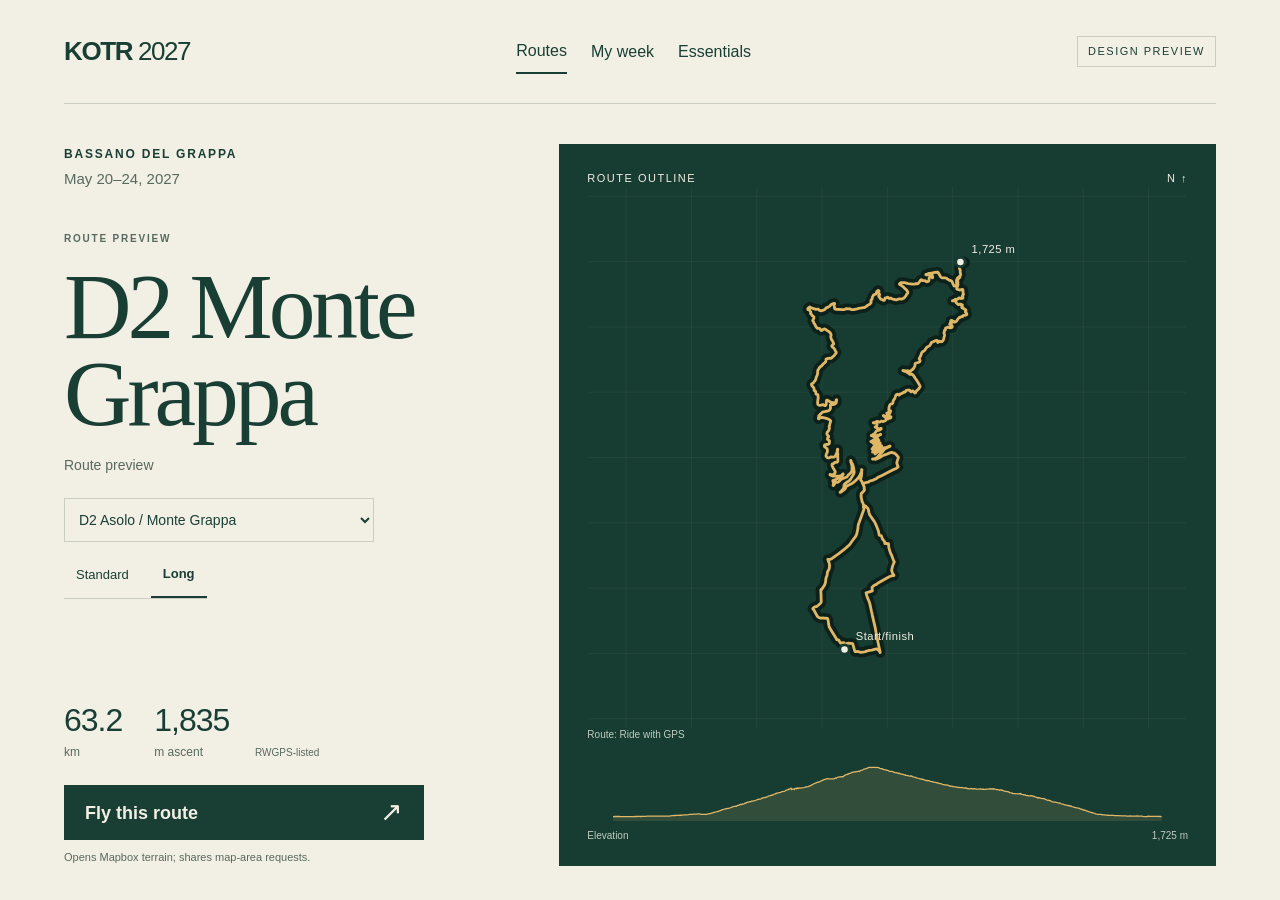
==== prototypes/rider-first/index.html @ 8fc259a2 "fix: stabilize flyover visibility and label rides D0-D3 (kotr27-n00.10) Co-authored-by: Copilot <223" ====
<!doctype html>
<html lang="en">
<head>
  <meta charset="utf-8">
  <meta name="viewport" content="width=device-width, initial-scale=1">
  <meta name="color-scheme" content="light">
  <title>KOTR 2027 · Routes preview</title>
  <link rel="icon" href="data:,">
  <link rel="stylesheet" href="./style.css">
  <script type="module" src="./app.mjs"></script>
</head>
<body>
  <main id="landing">
    <header class="masthead">
      <a class="brand" href="./" aria-label="KOTR 2027 Routes">KOTR <span>2027</span></a>
      <nav aria-label="Preview navigation">
        <button class="nav-active" id="routes-nav" aria-current="page">Routes</button>
        <button data-dialog="week">My week</button>
        <button data-dialog="essentials">Essentials</button>
      </nav>
      <span class="prototype-tag">Design preview</span>
    </header>
    <section class="hero" aria-labelledby="route-title">
      <div class="intro">
        <p class="eyebrow">Bassano del Grappa</p>
        <p class="dates">May 20–24, 2027</p>
        <div class="route-heading">
          <p class="eyebrow">Route preview</p>
          <h1 id="route-title">D2 Monte<br>Grappa</h1>
          <p class="preview-note">Route preview</p>
        </div>
        <div class="route-picker">
          <label class="sr-only" for="landing-route">Route group</label>
          <select id="landing-route" disabled></select>
          <div id="variants" role="group" aria-label="Route variant"></div>
        </div>
        <div class="metrics" aria-label="RWGPS-listed route statistics">
          <div><strong id="distance">—</strong><span>km</span></div>
          <div><strong id="ascent">—</strong><span>m ascent</span></div>
          <small>RWGPS-listed</small>
        </div>
        <div class="entry">
          <button class="primary" id="fly" disabled>Fly this route <span aria-hidden="true">↗</span></button>
          <p>Opens Mapbox terrain; shares map-area requests.</p>
        </div>
      </div>
      <figure class="geography">
        <div class="map-heading"><span>Route outline</span><span aria-label="North is up">N ↑</span></div>
        <svg id="landing-map" class="route-map" viewBox="0 0 640 580" role="img" aria-label="Actual route outline, north up. Not terrain imagery."></svg>
        <figcaption>Route: Ride with GPS</figcaption>
        <svg id="landing-profile" class="mini-profile" viewBox="0 0 640 70" role="img" aria-label="Actual route elevation profile"></svg>
        <div class="map-footer"><span>Elevation</span><span id="peak-label"></span></div>
      </figure>
    </section>
    <p id="load-status" role="status">Loading the cleared route…</p>
  </main>

  <section id="player" aria-label="Route player" hidden>
    <div id="player-surface">
      <svg id="player-map" class="route-map" viewBox="0 0 640 580" role="img" aria-label="Actual route outline with moving preview position. Not a 3D terrain view."></svg>
      <div id="terrain" aria-label="Online satellite terrain"></div>
    </div>
    <header class="player-header">
      <button id="back" class="glass" aria-label="Back to Routes">← <span>Routes</span></button>
      <div class="player-route glass">
        <label for="player-route">Preview route</label>
        <select id="player-route"></select>
      </div>
    </header>
    <div class="player-status glass">
      <span class="status-dot" aria-hidden="true"></span>
      <span id="terrain-status" role="status">Route outline · 2D preview</span>
    </div>
    <div class="player-bottom">
      <section id="profile-panel" class="glass" aria-label="Elevation profile" hidden>
        <div class="profile-heading"><span>Elevation <small>source track</small></span><output id="height"></output></div>
        <svg id="player-profile" viewBox="0 0 640 100" role="img" aria-label="Elevation along the selected route"></svg>
        <label for="seek" class="sr-only">Position along route</label>
        <input id="seek" type="range" min="0" max="1000" value="0">
        <div class="profile-scale"><span>Start</span><output id="position"></output><span>Finish</span></div>
      </section>
      <div class="playbar glass">
        <button id="play" class="primary" aria-label="Play route preview">▶ <span>Play</span></button>
        <span id="progress">0.0 km</span>
        <button id="profile-toggle" aria-expanded="false" aria-controls="profile-panel">Profile <span aria-hidden="true">⌃</span></button>
        <button id="tools-toggle" aria-expanded="false" aria-controls="tools-panel" aria-label="More player options">•••</button>
      </div>
      <section id="tools-panel" class="glass" aria-label="Player options" hidden>
        <p>Illustrative 90-second playback, not a ride-time estimate.</p>
        <label>Camera <select id="camera"><option value="follow">Follow rider</option><option value="overview">Whole route</option></select></label>
        <label class="check"><input id="offline" type="checkbox"> Use 2D only (no terrain requests)</label>
        <button id="restart">Restart preview</button>
      </section>
      <p class="player-credit">Route: Ride with GPS · Design preview <span id="provider-credit" hidden>· <a href="https://www.mapbox.com/about/maps/" target="_blank" rel="noopener">© Mapbox</a> · <a href="https://www.openstreetmap.org/copyright" target="_blank" rel="noopener">© OpenStreetMap</a> · <a href="https://apps.mapbox.com/feedback/" target="_blank" rel="noopener">Improve this map</a></span></p>
    </div>
  </section>

  <dialog id="info-dialog" aria-labelledby="dialog-title">
    <h2 id="dialog-title"></h2>
    <p id="dialog-copy"></p>
    <button id="dialog-close" class="primary">Back to routes</button>
  </dialog>
</body>
</html>
---- prototypes/rider-first/style.css ----
*{box-sizing:border-box}
:root{--stone:#f2efe5;--ink:#193f34;--muted:#58695f;--green:#173c32;--ochre:#dfb767;--line:#c9cec1}
body{margin:0;background:var(--stone);color:var(--ink);font:16px/1.45 -apple-system,BlinkMacSystemFont,"Segoe UI",sans-serif}
[hidden]{display:none!important}
button,select,input{font:inherit}
button,select{cursor:pointer}
button{border:0;background:transparent;color:inherit;min-height:44px;padding:10px 15px}
a{color:inherit}
button:disabled,select:disabled{opacity:.55;cursor:wait}
:focus-visible{outline:3px solid #ad640a;outline-offset:4px}
#player :focus-visible{outline-color:#ffe097}
.sr-only{position:absolute;width:1px;height:1px;padding:0;overflow:hidden;clip-path:inset(50%);white-space:nowrap}
.masthead{height:104px;display:flex;align-items:center;justify-content:space-between;margin:0 5%;border-bottom:1px solid var(--line);gap:20px}
.brand{font-size:26px;letter-spacing:-1.4px;font-weight:850;text-decoration:none}
.brand span{font-weight:400}
nav{display:flex;gap:24px}
nav button{padding:10px 0}
.nav-active{border-bottom:2px solid var(--ink)}
.prototype-tag{font-size:11px;text-transform:uppercase;letter-spacing:1.5px;border:1px solid var(--line);padding:7px 10px}
.hero{display:grid;grid-template-columns:43% 57%;max-width:1600px;margin:auto;padding:40px 5% 34px;height:calc(100svh - 104px);min-height:740px;gap:0}
.intro{display:flex;flex-direction:column;padding:2px 48px 0 0;align-items:flex-start}
.eyebrow{font-size:12px;letter-spacing:1.8px;text-transform:uppercase;margin:0;font-weight:650}
.eyebrow span{font-weight:400;margin-left:12px}
.dates{margin:5px 0 0;font-size:15px;color:var(--muted)}
.route-heading{margin-top:42px}
.route-heading>.eyebrow{color:var(--muted);font-size:10px}
h1{font:400 clamp(58px,7.3vw,110px)/.93 Georgia,"Times New Roman",serif;letter-spacing:-4px;margin:17px 0 18px;overflow-wrap:anywhere}
.long-name h1{font-size:62px;letter-spacing:-2px}
.preview-note{font-size:14px;color:var(--muted);margin:0 0 22px}
.route-picker{width:100%;display:flex;flex-wrap:wrap;gap:12px;align-items:center}
select{max-width:100%;min-width:0;border:1px solid var(--line);border-radius:0;background:transparent;color:inherit;min-height:44px;padding:8px 26px 8px 10px}
#landing-route{width:100%;max-width:310px;font-size:14px}
#variants{display:flex;border-bottom:1px solid var(--line);gap:10px}
#variants button{font-size:13px;padding:6px 12px}
#variants [aria-pressed=true]{border-bottom:2px solid var(--ink);font-weight:700}
#variants .only{padding:10px 0;font-size:13px;color:var(--muted)}
.metrics{display:flex;gap:32px;position:relative;padding:23px 0 24px;margin-top:auto}
.metrics div{display:flex;flex-direction:column}
.metrics strong{font-size:32px;letter-spacing:-1px;font-weight:450;font-variant-numeric:tabular-nums}
.metrics span{font-size:12px;color:var(--muted)}
.metrics small{position:absolute;right:-90px;bottom:25px;font-size:10px;color:var(--muted)}
.entry{width:100%;max-width:360px}
.primary{background:var(--ink);color:var(--stone);font-weight:600;min-height:54px}
#fly{display:flex;justify-content:space-between;align-items:center;width:100%;text-align:left;padding:14px 21px;font-size:18px}
#fly span{font-size:27px;font-weight:300;line-height:1}
.entry p{font-size:11px;color:var(--muted);margin:10px 0 0}
.geography{margin:0;position:relative;background:var(--green);color:var(--stone);display:flex;flex-direction:column;justify-content:center;min-height:0;overflow:hidden}
.geography>.route-map{height:0;flex:1}
.map-heading{display:flex;justify-content:space-between;padding:27px 28px 0;font-size:11px;letter-spacing:1.5px;text-transform:uppercase}
.map-heading b{font-weight:400;color:#b1c2b5;margin-left:20px}
.route-map{display:block;width:100%;min-height:0;flex:1}
.route-map .grid{stroke:#dbe4c8;stroke-width:.6;opacity:.1}
.route-map .track-shadow{fill:none;stroke:#0b211a;stroke-width:11;stroke-linecap:round;stroke-linejoin:round}
.route-map .track{fill:none;stroke:var(--ochre);stroke-width:3;stroke-linecap:round;stroke-linejoin:round}
.route-map text{font:12px -apple-system,BlinkMacSystemFont,"Segoe UI",sans-serif;fill:var(--stone);letter-spacing:.5px}
.route-map .point{fill:var(--stone);stroke:var(--green);stroke-width:3}
figcaption,.map-footer{display:flex;justify-content:space-between;padding:0 28px;font-size:10px;color:#c0ccbf}
.mini-profile{height:60px;width:calc(100% - 56px);margin:18px 28px 0;overflow:visible}
.profile-fill{fill:#dfb76722;stroke:none}
.profile-line{fill:none;stroke:var(--ochre);stroke-width:1.5}
.map-footer{padding:8px 28px 23px}
#load-status{font-size:13px;margin:0 5% 10px}
#load-status:empty{display:none}
#player{position:fixed;inset:0;height:100dvh;background:var(--green);color:var(--stone);isolation:isolate;overflow:hidden}
#player-surface{position:absolute;inset:0}
#player-map{width:100%;height:100%;padding:115px 20px 120px}
#terrain{position:absolute;inset:0}
#terrain:empty{visibility:hidden}
.player-header{position:absolute;top:24px;left:28px;right:28px;display:flex;align-items:start;gap:12px;pointer-events:none}
.player-header>*{pointer-events:auto}
.glass{background:#12352ef2;border:1px solid #68857577;box-shadow:0 6px 30px #081c1920;border-radius:4px}
#back{height:56px;white-space:nowrap}
.player-route{padding:8px 14px;max-width:520px;min-width:0}
.player-route label{display:block;font-size:10px;text-transform:uppercase;letter-spacing:1.4px;color:#b8cbbd}
.player-route select{border:0;padding:0 26px 0 0;min-height:28px;width:100%;font-size:17px}
.player-route select:focus-visible{outline-offset:1px}
select option{background:var(--stone);color:var(--ink)}
.player-status{position:absolute;top:110px;left:28px;max-width:min(500px,calc(100% - 56px));padding:8px 12px;display:flex;align-items:center;gap:9px;font-size:12px}
.status-dot{width:6px;height:6px;flex-shrink:0;border-radius:100%;background:var(--ochre)}
.player-bottom{position:absolute;bottom:10px;left:50%;transform:translateX(-50%);width:min(650px,calc(100% - 48px))}
.playbar{display:flex;align-items:center;gap:10px;padding:8px}
.playbar .primary{background:var(--ochre);color:#152f26;min-width:116px;min-height:48px}
#progress{margin-right:auto;white-space:nowrap;font-size:13px;font-variant-numeric:tabular-nums}
#profile-toggle{white-space:nowrap}
#tools-toggle{letter-spacing:1px}
#profile-panel{padding:15px 20px 10px;margin-bottom:8px}
.profile-heading,.profile-scale{display:flex;justify-content:space-between;font-size:12px}
.profile-heading small{font-size:10px;color:#b8cbbd;margin-left:6px}
#player-profile{width:100%;height:100px;display:block;margin-top:8px}
#seek{display:block;width:100%;margin:0;accent-color:var(--ochre);height:30px}
.profile-scale{font-size:10px;color:#bdcbbf}
#tools-panel{position:absolute;bottom:90px;right:0;width:min(380px,100%);padding:16px;font-size:13px}
#tools-panel p{margin:0 0 12px}
#tools-panel label{display:flex;align-items:center;gap:8px;margin-bottom:8px}
#tools-panel select{flex:1}
#tools-panel input{accent-color:var(--ochre);width:18px;height:18px}
#restart{border:1px solid #688575}
.player-credit{text-align:center;font-size:10px;margin:8px 0 0;color:#d0dace}
.player-credit a{text-underline-offset:2px}
.online #provider-credit{display:none}
.route-rider{width:20px;height:20px;background:#dcae58;border:4px solid white;border-radius:50%;box-shadow:0 0 0 5px #112c2a99}
.route-endpoint{display:block;background:var(--ink);color:white;border:1px solid white;padding:1px 5px;font-size:10px}
/* Keep provider attribution available; own compact credit is also always shown. */
.mapboxgl-ctrl-top-right{top:100px!important;right:16px!important}
.mapboxgl-ctrl-bottom-left,.mapboxgl-ctrl-bottom-right{bottom:9px!important}
.mapboxgl-ctrl button{min-height:0;padding:0}
dialog{color:var(--ink);background:var(--stone);border:0;max-width:min(460px,calc(100% - 40px));padding:32px}
dialog::backdrop{background:#0d2b24bb}
dialog h2{font:36px Georgia,serif;margin:0}
dialog p{margin:18px 0 24px}
@media(min-width:1000px) and (max-height:820px){
  .masthead{height:80px}.hero{padding-top:25px;height:calc(100svh - 80px);min-height:660px}.route-heading{margin-top:24px}h1{font-size:80px}
}
@media(max-width:800px){
  .masthead{margin:0 22px;height:80px;gap:10px}.brand{font-size:21px;white-space:nowrap}.prototype-tag{display:none}nav{gap:17px}nav button{font-size:12px}
  .hero{padding:22px;display:grid;grid-template-columns:1fr;height:auto;min-height:auto;position:relative}
  .intro{padding:0;display:contents}
  .intro>.eyebrow{font-size:10px;letter-spacing:1.1px}.dates{font-size:12px;margin:2px 0 0}
  .route-heading{margin-top:20px}.route-heading>.eyebrow{display:none}
  h1{font-size:53px;letter-spacing:-2px;line-height:1;margin:0 0 6px}h1 br{display:none}h1 br:after{content:" "}
  .preview-note{font-size:11px;margin:0 0 15px}
  .route-picker{gap:8px;flex-wrap:nowrap;justify-content:space-between;margin-bottom:14px}
  #landing-route{width:calc(100% - 153px);font-size:11px;padding-left:6px;padding-right:15px}
  #variants{gap:0;flex-shrink:0}#variants button{font-size:11px;padding:6px 9px}#variants .only{font-size:11px}
  .long-name h1{font-size:36px;letter-spacing:-1px}
  .geography{grid-row:5;min-height:0;height:285px}
  .long-name .geography{height:250px}
  .long-name .geography>.route-map{height:165px}
  .map-heading{padding:13px 15px 0;font-size:9px}.map-heading b{margin-left:10px}
  .geography>.route-map{height:225px;flex:auto;width:100%;padding:0 10px}
  figcaption{font-size:8px;padding:0 15px}
  .mini-profile{height:23px;width:calc(100% - 30px);margin:7px 15px 0}
  .map-footer{font-size:8px;padding:2px 15px 9px}
  .metrics{padding:12px 0 13px;gap:32px;margin:0}.metrics strong{font-size:27px}.metrics span{font-size:10px}.metrics small{right:0;bottom:15px;font-size:9px}
  .entry{max-width:none}.primary{min-height:50px}#fly{font-size:16px;padding:11px 17px}
  .entry p{font-size:10px;margin-top:7px}
  .player-header{top:12px;left:12px;right:12px;gap:8px}#back{padding:10px;height:61px}#back span{display:none}
  .player-route{flex:1;padding:9px 10px}.player-route select{font-size:13px}
  .player-status{top:87px;left:12px;max-width:calc(100% - 24px);font-size:11px}
  #player-map{padding:130px 12px 150px}
  .player-bottom{width:calc(100% - 24px);bottom:10px}
  .online .player-bottom{bottom:50px}
  .playbar{gap:2px;padding:6px}.playbar .primary{min-width:88px;padding:8px;min-height:46px}
  #progress{font-size:11px;margin-left:6px}
  #profile-toggle{font-size:12px;padding:8px}#tools-toggle{padding:8px}
  .player-credit{font-size:8px;line-height:1.6;padding:0 8px}
  #profile-panel{padding:12px}#player-profile{height:80px}
  .mapboxgl-ctrl-top-right{top:135px!important;right:5px!important}
}
@media(prefers-reduced-motion:reduce){*{scroll-behavior:auto!important}}
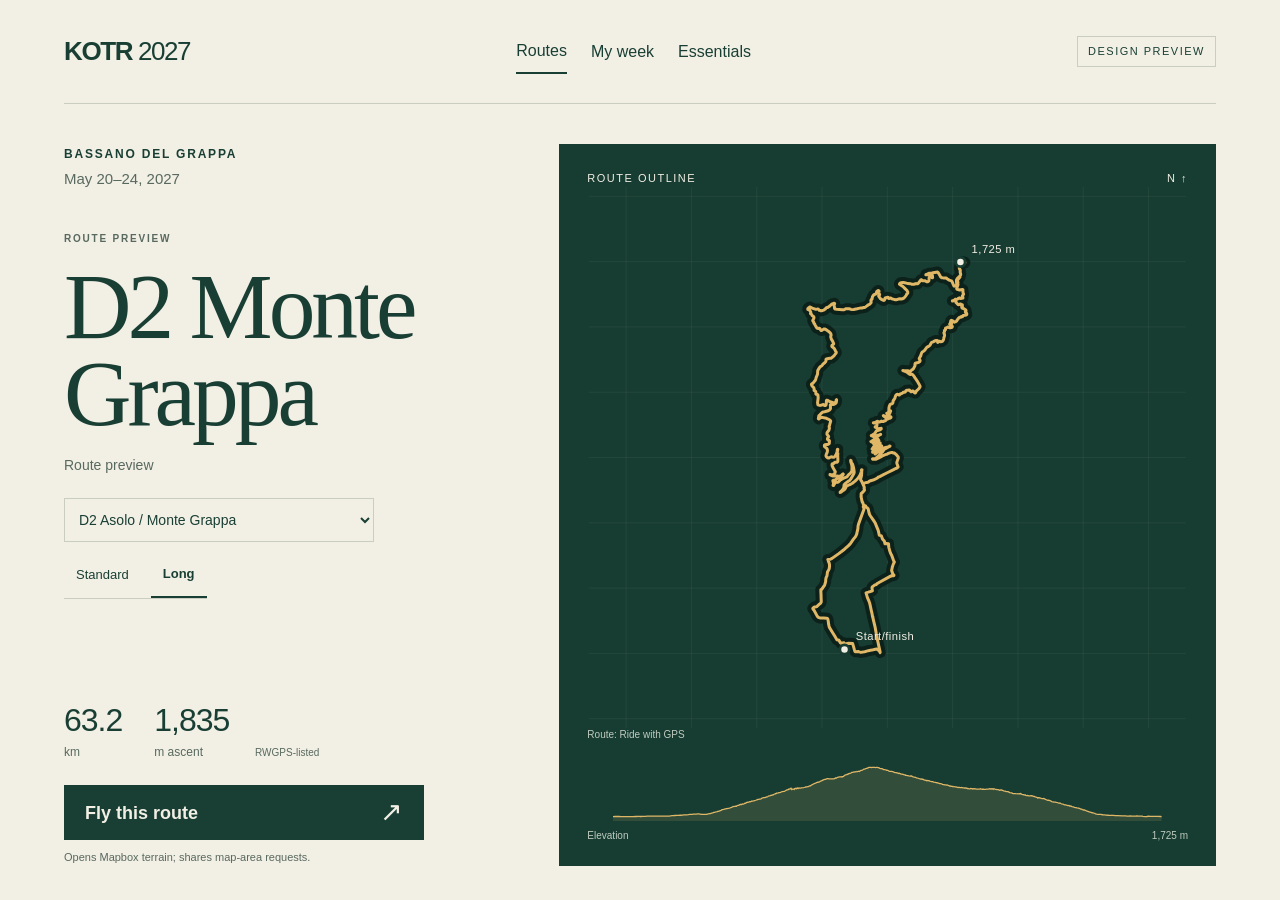
==== commit 058fe680: "Link ride sections and road-ahead insights to map and profile (kotr27-1ry.5) Co-authored-by: Copilot" ====
--- a/prototypes/rider-first/index.html
+++ b/prototypes/rider-first/index.html
@@ -6,6 +6,7 @@
   <meta name="color-scheme" content="light">
   <title>KOTR 2027 · Routes preview</title>
   <link rel="icon" href="data:,">
+  <link rel="alternate" type="application/json" title="Approved route catalog" href="../../assets/route-pack.json">
   <link rel="stylesheet" href="./style.css">
   <script type="module" src="./app.mjs"></script>
 </head>
@@ -63,33 +64,86 @@
     <header class="player-header">
       <button id="back" class="glass" aria-label="Back to Routes">← <span>Routes</span></button>
       <div class="player-route glass">
-        <label for="player-route">Preview route</label>
+        <label for="player-route">Explore the ride</label>
         <select id="player-route"></select>
       </div>
     </header>
     <div class="player-status glass">
       <span class="status-dot" aria-hidden="true"></span>
       <span id="terrain-status" role="status">Route outline · 2D preview</span>
+      <span id="ride-notice" role="status">Paused</span>
     </div>
     <div class="player-bottom">
       <section id="profile-panel" class="glass" aria-label="Elevation profile" hidden>
-        <div class="profile-heading"><span>Elevation <small>source track</small></span><output id="height"></output></div>
-        <svg id="player-profile" viewBox="0 0 640 100" role="img" aria-label="Elevation along the selected route"></svg>
+        <div class="profile-heading"><span>Elevation <small>source track</small></span><output id="height" aria-live="off"></output></div>
+        <svg id="player-profile" viewBox="0 0 640 100" preserveAspectRatio="none" role="slider" tabindex="0" aria-label="Seek on elevation profile" aria-valuemin="0" aria-valuemax="1000" aria-valuenow="0" aria-describedby="profile-help"></svg>
         <label for="seek" class="sr-only">Position along route</label>
         <input id="seek" type="range" min="0" max="1000" value="0">
-        <div class="profile-scale"><span>Start</span><output id="position"></output><span>Finish</span></div>
+        <div class="profile-scale"><span>Start</span><output id="position" aria-live="off"></output><span>Finish</span></div>
+        <p id="profile-help">Tap the profile to seek paused. Arrow keys: 250 m; Page keys: 1 km; Home / End. Experiment seeks start a new trial.</p>
+        <div class="section-actions"><button id="main-climb">Try the main climb</button><button id="profile-close">Close ×</button></div>
+        <div class="section-actions" role="group" aria-label="Route framing">
+          <button data-frame="overview">Overview</button><button data-frame="section">Section</button><button data-frame="follow">Follow</button>
+        </div>
+        <p id="section-detail"></p>
+        <p id="road-transition"></p>
+        <button id="retry-section">Retry selected section</button>
+        <details id="sections"><summary>Survey sections <span id="section-count"></span></summary><ol id="section-list"></ol></details>
+        <p>Algorithmic sections · processed averages from 250 m windows (the final window may be longer), not measured road gradients. Elevation errors can affect gain and grade. No surface, hazards or recovery guarantees.</p>
+        <div class="ride-context"><span id="model-provenance">Example model</span><span id="ride-remaining">ETA unknown · live choices</span></div>
+      </section>
+      <section id="cockpit" class="glass" aria-label="Modeled riding cockpit">
+        <div class="telemetry">
+          <div><strong id="ride-speed">—</strong><small id="speed-provenance">km/h · example model</small></div>
+          <div><strong id="ride-power">—</strong><small id="ride-effort">75% FTP target</small></div>
+          <div><strong id="ride-grade">—</strong><small>processed grade</small></div>
+        </div>
+        <div id="road-card" aria-label="Processed road ahead">
+          <div class="road-line"><span id="road-current"></span><span id="ride-elapsed">Trial 0:00:00</span></div>
+          <div class="road-line"><span id="road-ahead"></span><span id="progress">0.0 km</span></div>
+        </div>
+        <div class="ride-actions">
+          <div class="gears" role="group" aria-label="Gearing changes cadence, not speed">
+            <button id="gear-easier" aria-label="Easier gear">− Easier</button>
+            <span><b id="ride-gear">34×28</b> <span id="ride-cadence">— rpm</span></span>
+            <button id="gear-harder" aria-label="Harder gear">Harder +</button>
+          </div>
+          <div class="efforts" role="group" aria-label="Target effort">
+            <button data-effort="0.6" aria-pressed="false">Easy <small>60%</small></button>
+            <button data-effort="0.75" aria-pressed="true">Steady <small>75%</small></button>
+            <button data-effort="0.9" aria-pressed="false">Hard <small>90%</small></button>
+            <button id="coast" aria-pressed="false">Coast <small>0 W</small></button>
+          </div>
+        </div>
       </section>
       <div class="playbar glass">
         <button id="play" class="primary" aria-label="Play route preview">▶ <span>Play</span></button>
-        <span id="progress">0.0 km</span>
+        <label class="playback-rate">Ride time<select id="playback-rate" aria-label="Playback rate, not riding speed"><option value="1">1×</option><option value="4">4×</option><option value="16" selected>16×</option><option value="60">60×</option></select></label>
         <button id="profile-toggle" aria-expanded="false" aria-controls="profile-panel">Profile <span aria-hidden="true">⌃</span></button>
-        <button id="tools-toggle" aria-expanded="false" aria-controls="tools-panel" aria-label="More player options">•••</button>
+        <button id="tools-toggle" aria-expanded="false" aria-controls="tools-panel" aria-label="Rider setup and player options">Setup</button>
       </div>
       <section id="tools-panel" class="glass" aria-label="Player options" hidden>
-        <p>Illustrative 90-second playback, not a ride-time estimate.</p>
-        <label>Camera <select id="camera"><option value="follow">Follow rider</option><option value="overview">Whole route</option></select></label>
+        <div class="sheet-heading"><h2>Ride setup</h2><button id="tools-close" aria-label="Close ride setup">Close ×</button></div>
+        <label>Mode <select id="ride-mode"><option value="experiment">Experiment · live choices</option><option value="explore">Explore · steady 75%</option></select></label>
+        <p>Experiment: seek starts a new trial here, with elapsed/work reset. Restart returns to its origin. Explore: seek shows steady arrival time. Changes pause.</p>
+        <label>Camera <select id="camera" disabled><option value="follow">Follow rider</option><option value="overview">Whole route</option><option value="section">Selected section</option></select></label>
+        <p>2D Follow shows the route overview with the current rider. Section highlights use the selected route geometry.</p>
         <label class="check"><input id="offline" type="checkbox"> Use 2D only (no terrain requests)</label>
-        <button id="restart">Restart preview</button>
+        <button id="restart">Restart trial</button>
+        <fieldset><legend>Rider · optional, never auto-saved</legend>
+          <p>Blank fields use the example. Invalid entries disable estimates, not the route.</p>
+          <label for="rider-mass">Rider mass · kg</label><input id="rider-mass" type="text" inputmode="decimal" placeholder="Example: 75" autocomplete="off">
+          <label for="rider-ftp">FTP · W</label><input id="rider-ftp" type="text" inputmode="decimal" placeholder="Example: 220" autocomplete="off">
+          <label for="rider-bike">Bike + kit · kg</label><input id="rider-bike" type="text" inputmode="decimal" placeholder="Example: 12" autocomplete="off">
+          <button id="rider-reset">Use example rider</button>
+          <p id="rider-errors" role="status"></p>
+        </fieldset>
+        <p id="rider-assumptions"></p>
+        <details><summary>What this model means</summary>
+          <p>Estimates, not sensors or pacing advice. Quasi-steady: no momentum, acceleration or fatigue. Coast on an uphill stops immediately in this approximation; choose an effort to resume.</p>
+          <p id="drivetrain-assumptions"></p>
+          <p id="physics-assumptions"></p>
+        </details>
       </section>
       <p class="player-credit">Route: Ride with GPS · Design preview <span id="provider-credit" hidden>· <a href="https://www.mapbox.com/about/maps/" target="_blank" rel="noopener">© Mapbox</a> · <a href="https://www.openstreetmap.org/copyright" target="_blank" rel="noopener">© OpenStreetMap</a> · <a href="https://apps.mapbox.com/feedback/" target="_blank" rel="noopener">Improve this map</a></span></p>
     </div>
--- a/prototypes/rider-first/style.css
+++ b/prototypes/rider-first/style.css
@@ -1,6 +1,6 @@
 *{box-sizing:border-box}
 :root{--stone:#f2efe5;--ink:#193f34;--muted:#58695f;--green:#173c32;--ochre:#dfb767;--line:#c9cec1}
-body{margin:0;background:var(--stone);color:var(--ink);font:16px/1.45 -apple-system,BlinkMacSystemFont,"Segoe UI",sans-serif}
+body{margin:0;background:var(--stone);color:var(--ink);font:1rem/1.45 -apple-system,BlinkMacSystemFont,"Segoe UI",sans-serif}
 [hidden]{display:none!important}
 button,select,input{font:inherit}
 button,select{cursor:pointer}
@@ -14,7 +14,12 @@
 .brand{font-size:26px;letter-spacing:-1.4px;font-weight:850;text-decoration:none}
 .brand span{font-weight:400}
 nav{display:flex;gap:24px}
-nav button{padding:10px 0}
+nav button,nav a{padding:10px 0}
+nav a{text-decoration:none;min-height:44px}
+#home-tools{margin:20px 5%;font-size:14px}
+#home-tools summary{cursor:pointer;padding:12px 0}
+#home-tools button{border:1px solid var(--line);margin:4px}
+#home-tools label{display:block}
 .nav-active{border-bottom:2px solid var(--ink)}
 .prototype-tag{font-size:11px;text-transform:uppercase;letter-spacing:1.5px;border:1px solid var(--line);padding:7px 10px}
 .hero{display:grid;grid-template-columns:43% 57%;max-width:1600px;margin:auto;padding:40px 5% 34px;height:calc(100svh - 104px);min-height:740px;gap:0}
@@ -58,6 +63,11 @@
 .mini-profile{height:60px;width:calc(100% - 56px);margin:18px 28px 0;overflow:visible}
 .profile-fill{fill:#dfb76722;stroke:none}
 .profile-line{fill:none;stroke:var(--ochre);stroke-width:1.5}
+.profile-range{fill:#ffe09733;stroke:#ffe097;stroke-width:1}
+.route-map .section-track{fill:none;stroke:#ffe097;stroke-width:7;stroke-linecap:round;stroke-linejoin:round}
+.route-map path{vector-effect:non-scaling-stroke}
+.route-map .grid{vector-effect:non-scaling-stroke}
+#player-map[data-framing=section] text,#player-map[data-framing=section] .point{display:none}
 .map-footer{padding:8px 28px 23px}
 #load-status{font-size:13px;margin:0 5% 10px}
 #load-status:empty{display:none}
@@ -112,7 +122,7 @@
   .masthead{height:80px}.hero{padding-top:25px;height:calc(100svh - 80px);min-height:660px}.route-heading{margin-top:24px}h1{font-size:80px}
 }
 @media(max-width:800px){
-  .masthead{margin:0 22px;height:80px;gap:10px}.brand{font-size:21px;white-space:nowrap}.prototype-tag{display:none}nav{gap:17px}nav button{font-size:12px}
+  .masthead{margin:0 22px;height:80px;gap:10px}.brand{font-size:21px;white-space:nowrap}.prototype-tag{display:none}nav{gap:17px}nav button,nav a{font-size:12px}
   .hero{padding:22px;display:grid;grid-template-columns:1fr;height:auto;min-height:auto;position:relative}
   .intro{padding:0;display:contents}
   .intro>.eyebrow{font-size:10px;letter-spacing:1.1px}.dates{font-size:12px;margin:2px 0 0}
@@ -148,3 +158,102 @@
   .mapboxgl-ctrl-top-right{top:135px!important;right:5px!important}
 }
 @media(prefers-reduced-motion:reduce){*{scroll-behavior:auto!important}}
+
+/* A riding cockpit, not a second dashboard. Only the map owns the background;
+   the header and closed cockpit stay in flow even at enlarged text sizes. */
+#player{display:flex;flex-direction:column;overflow-y:auto}
+.player-header{position:relative;inset:auto;margin:16px 24px 0;flex-shrink:0}
+.player-route select{min-height:44px;font-size:1.0625rem}
+.player-route label{font-size:.625rem}
+.player-status{position:relative;inset:auto;margin:8px 24px 0;align-self:flex-start;display:grid;grid-template-columns:6px 1fr;gap:2px 9px;flex-shrink:0;max-width:calc(100% - 48px)}
+.player-status .status-dot{grid-row:1/3;align-self:center}
+#ride-notice{grid-column:2;font-size:.75rem;overflow-wrap:anywhere}
+#return-rider{grid-column:2;justify-self:start}
+.player-status:has(#return-rider:not([hidden])){grid-template-columns:6px minmax(0,1fr) auto}
+.player-status #return-rider{grid-column:3;grid-row:1/3;width:80px;padding:4px;font-size:.7rem;align-self:center}
+.player-bottom{position:relative;inset:auto;transform:none;align-self:center;margin: auto 0 12px;flex-shrink:0;width:min(720px,calc(100% - 48px))}
+#cockpit{padding:8px 12px 0;border-radius:4px 4px 0 0}
+.telemetry{display:grid;grid-template-columns:repeat(3,minmax(0,1fr));text-align:center;gap:8px;font-variant-numeric:tabular-nums}
+.telemetry strong{display:block;font-size:1.55rem;font-weight:550;line-height:1.2}
+.telemetry small{display:block;font-size:.7rem;color:#c7d4ca}
+.ride-context{display:flex;justify-content:space-between;gap:8px;font-size:.7rem;color:#d0dace;margin-top:3px;flex-wrap:wrap}
+#progress{margin:0;font-size:inherit}
+.ride-actions{display:grid;grid-template-columns:1fr 1fr;align-items:center;gap:10px}
+.gears{display:grid;grid-template-columns:1fr 1.4fr 1fr;align-items:center;gap:4px;font-size:.75rem}
+.gears>span{text-align:center}
+.gears>span,.gears button{min-width:0;overflow-wrap:anywhere}
+.gears button{padding:6px;min-width:64px}
+.efforts{display:flex;gap:3px}
+.efforts button{flex:1;padding:4px;font-size:.8rem;min-height:44px;border-bottom:2px solid transparent}
+.efforts small{display:block;font-size:.65rem}
+.efforts [aria-pressed=true]{color:#ffe097;background:#dfb76719;border-bottom-color:var(--ochre)}
+.playbar{justify-content:space-between;border-radius:0 0 4px 4px;flex-wrap:wrap}
+.playback-rate{display:flex;align-items:center;gap:5px;font-size:.7rem}
+.playback-rate select{min-width:62px;padding:8px}
+#tools-toggle{letter-spacing:0}
+#profile-panel{position:absolute;bottom:var(--playbar-clearance,88px);width:100%;margin:0;max-height:min(40dvh,var(--sheet-max-height,40dvh));overflow-y:auto;background:#12352e;z-index:2}
+#profile-panel{font-size:.8rem;overscroll-behavior:contain}
+#profile-panel p{margin:8px 0}
+#profile-panel button{border:1px solid #688575}
+#profile-panel summary{cursor:pointer;min-height:44px;padding:12px 0}
+#player-profile{cursor:crosshair;touch-action:pan-y}
+.section-actions{display:flex;flex-wrap:wrap;gap:6px;margin:8px 0}
+#section-list{list-style:none;padding:0;margin:0}
+#section-list button{display:block;width:100%;text-align:left;margin:4px 0}
+#section-list small{display:block}
+#section-list [aria-pressed=true]{border-color:#ffe097;background:#dfb76719}
+#road-card{font-size:.7rem;line-height:1.45;color:#d0dace;margin-top:3px}
+#road-current{color:#ffe097}
+.road-line{display:flex;justify-content:space-between;gap:8px}
+.road-line #ride-elapsed,.road-line #progress{flex-shrink:0}
+#seek{height:44px}
+#tools-panel{bottom:var(--playbar-clearance,88px);max-height:var(--sheet-max-height,calc(100dvh - 220px));overflow-y:auto;overscroll-behavior:contain;font-size:.85rem;z-index:2;background:#12352e}
+.sheet-heading{display:flex;justify-content:space-between;align-items:center;gap:8px;position:sticky;top:-16px;background:#12352e;z-index:1}
+.sheet-heading h2{font-size:1.1rem;margin:0}
+#tools-panel label{flex-wrap:wrap;min-height:44px}
+#tools-panel select{max-width:100%;min-width:0}
+#tools-panel fieldset{margin:16px 0;padding:12px;min-width:0;border:1px solid #688575}
+#tools-panel fieldset input{display:block;width:100%;height:44px;min-width:0;padding:8px;color:var(--ink);background:var(--stone);border:1px solid #688575}
+#tools-panel fieldset label{margin:8px 0 0}
+#tools-panel input[aria-invalid=true]{border:2px solid #ad640a}
+#rider-errors{color:#ffe097;overflow-wrap:anywhere}
+#rider-errors:empty{display:none}
+#tools-panel summary{cursor:pointer;min-height:44px;padding:10px 0}
+#tools-panel button{border:1px solid #688575}
+#tools-panel .check input{min-width:20px;min-height:20px}
+#player button{min-width:44px}
+#player .mapboxgl-ctrl-group button{width:44px;height:44px;min-height:44px}
+#player .mapboxgl-ctrl-top-right{top:var(--terrain-controls-top,160px)!important}
+@media(max-width:800px){
+  .player-header{margin:8px 12px 0}
+  .player-route{padding:2px 8px}
+  .player-route label{position:absolute;width:1px;height:1px;overflow:hidden;clip-path:inset(50%);white-space:nowrap}
+  .player-route select{font-size:.8125rem}
+  #back{height:50px;min-width:44px}
+  .player-status{margin:6px 12px 0;max-width:calc(100% - 24px);font-size:.65rem;padding:5px 8px}
+  #ride-notice{font-size:.7rem}
+  .player-bottom,.online .player-bottom{bottom:auto;width:calc(100% - 24px);margin-bottom:8px}
+  .online .player-bottom{margin-bottom:22px}
+  #cockpit{padding:2px 8px 0}
+  .ride-actions{display:flex;flex-direction:column;gap:0;align-items:stretch}
+  .telemetry strong{font-size:1.35rem}
+  .telemetry small{font-size:.65rem}
+  .ride-context{font-size:.65rem}
+  #road-card{font-size:.65rem}
+  .gears{font-size:.75rem}
+  .gears button{padding:4px 8px}
+  .efforts button{font-size:.75rem}
+  .playbar{gap:4px}
+  .playbar .primary{min-width:76px}
+  .playback-rate{gap:4px;line-height:1.1;font-size:.6rem;flex-shrink:0}
+  .playback-rate select{padding:4px 12px 4px 6px;min-width:52px;width:4.5em}
+  #profile-toggle,#tools-toggle{font-size:.75rem;padding:6px}
+  #tools-panel{width:100%}
+  .player-credit{font-size:.5rem}
+  #player-map{padding:140px 12px 275px}
+}
+@media(max-height:600px){
+  #player{min-height:100dvh}
+  .player-bottom{margin-top:30dvh}
+  #tools-panel{max-height:min(60dvh,var(--sheet-max-height,60dvh))}
+}
